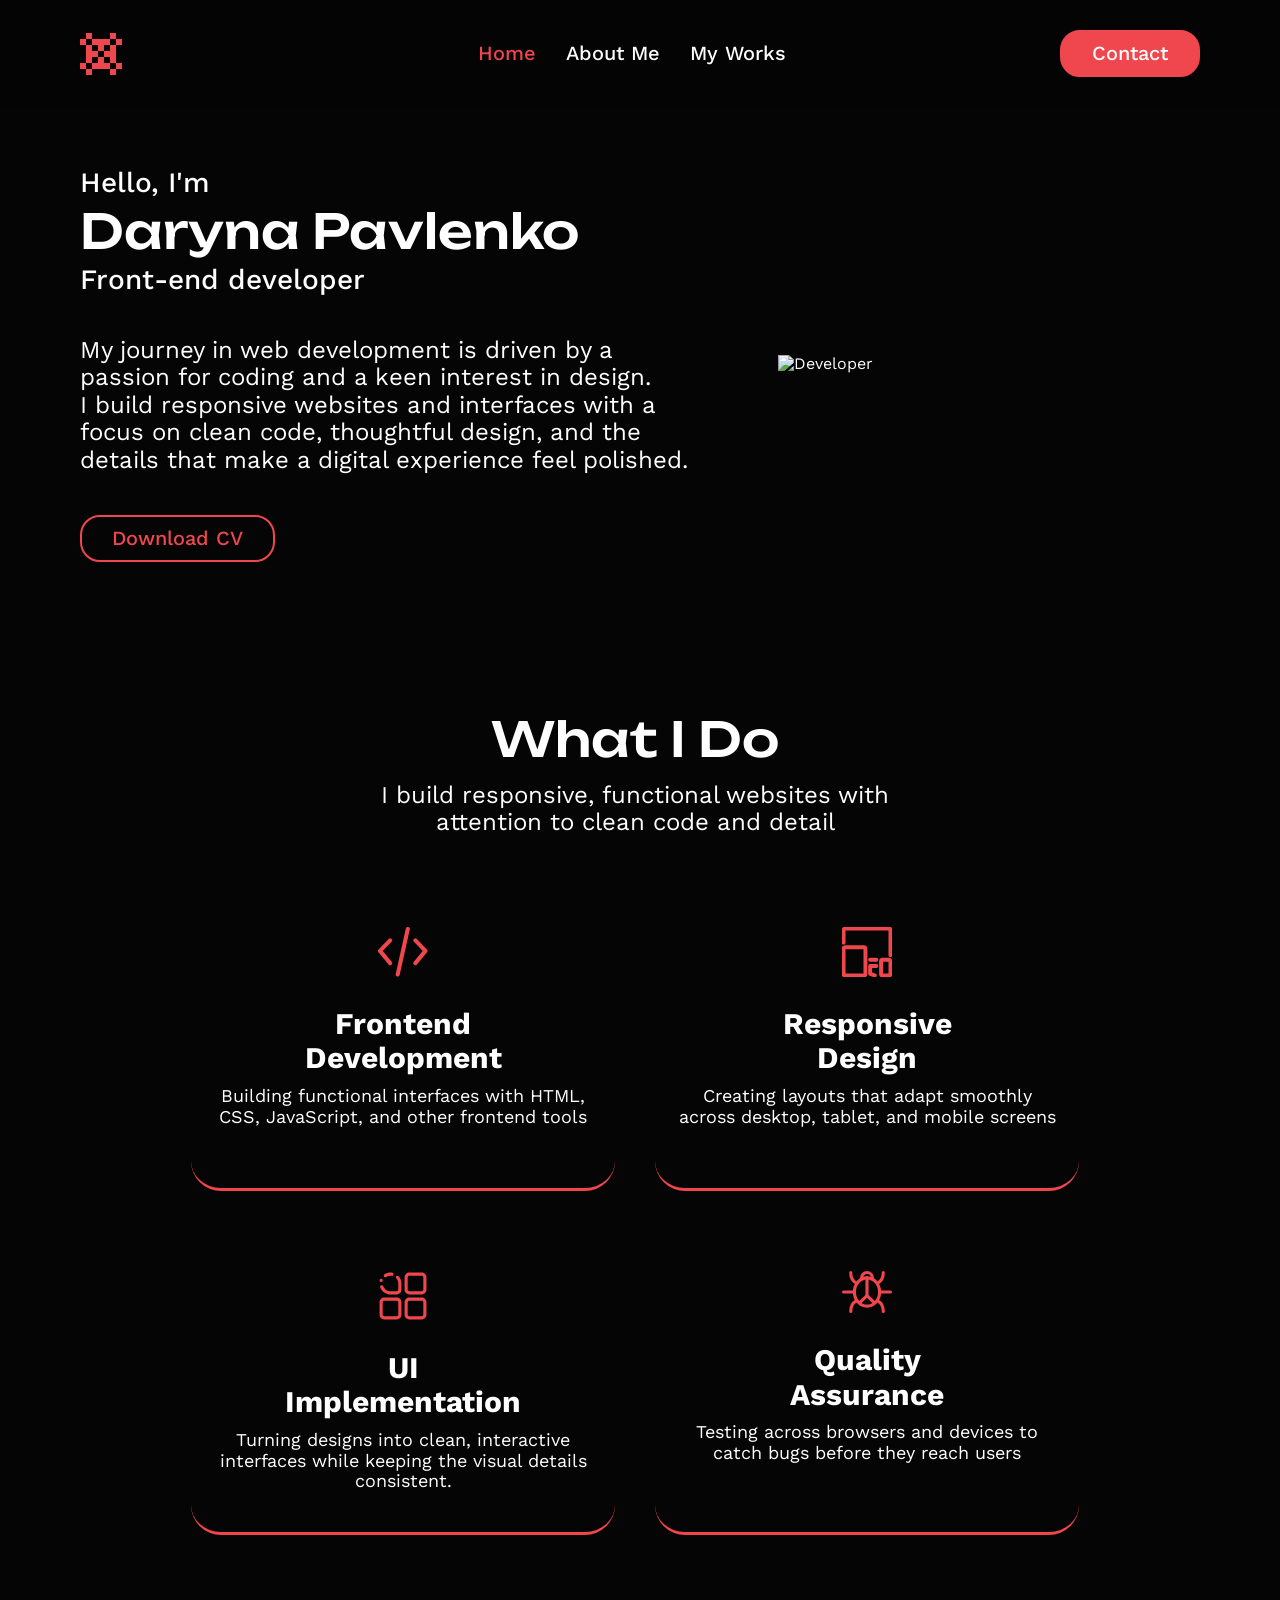
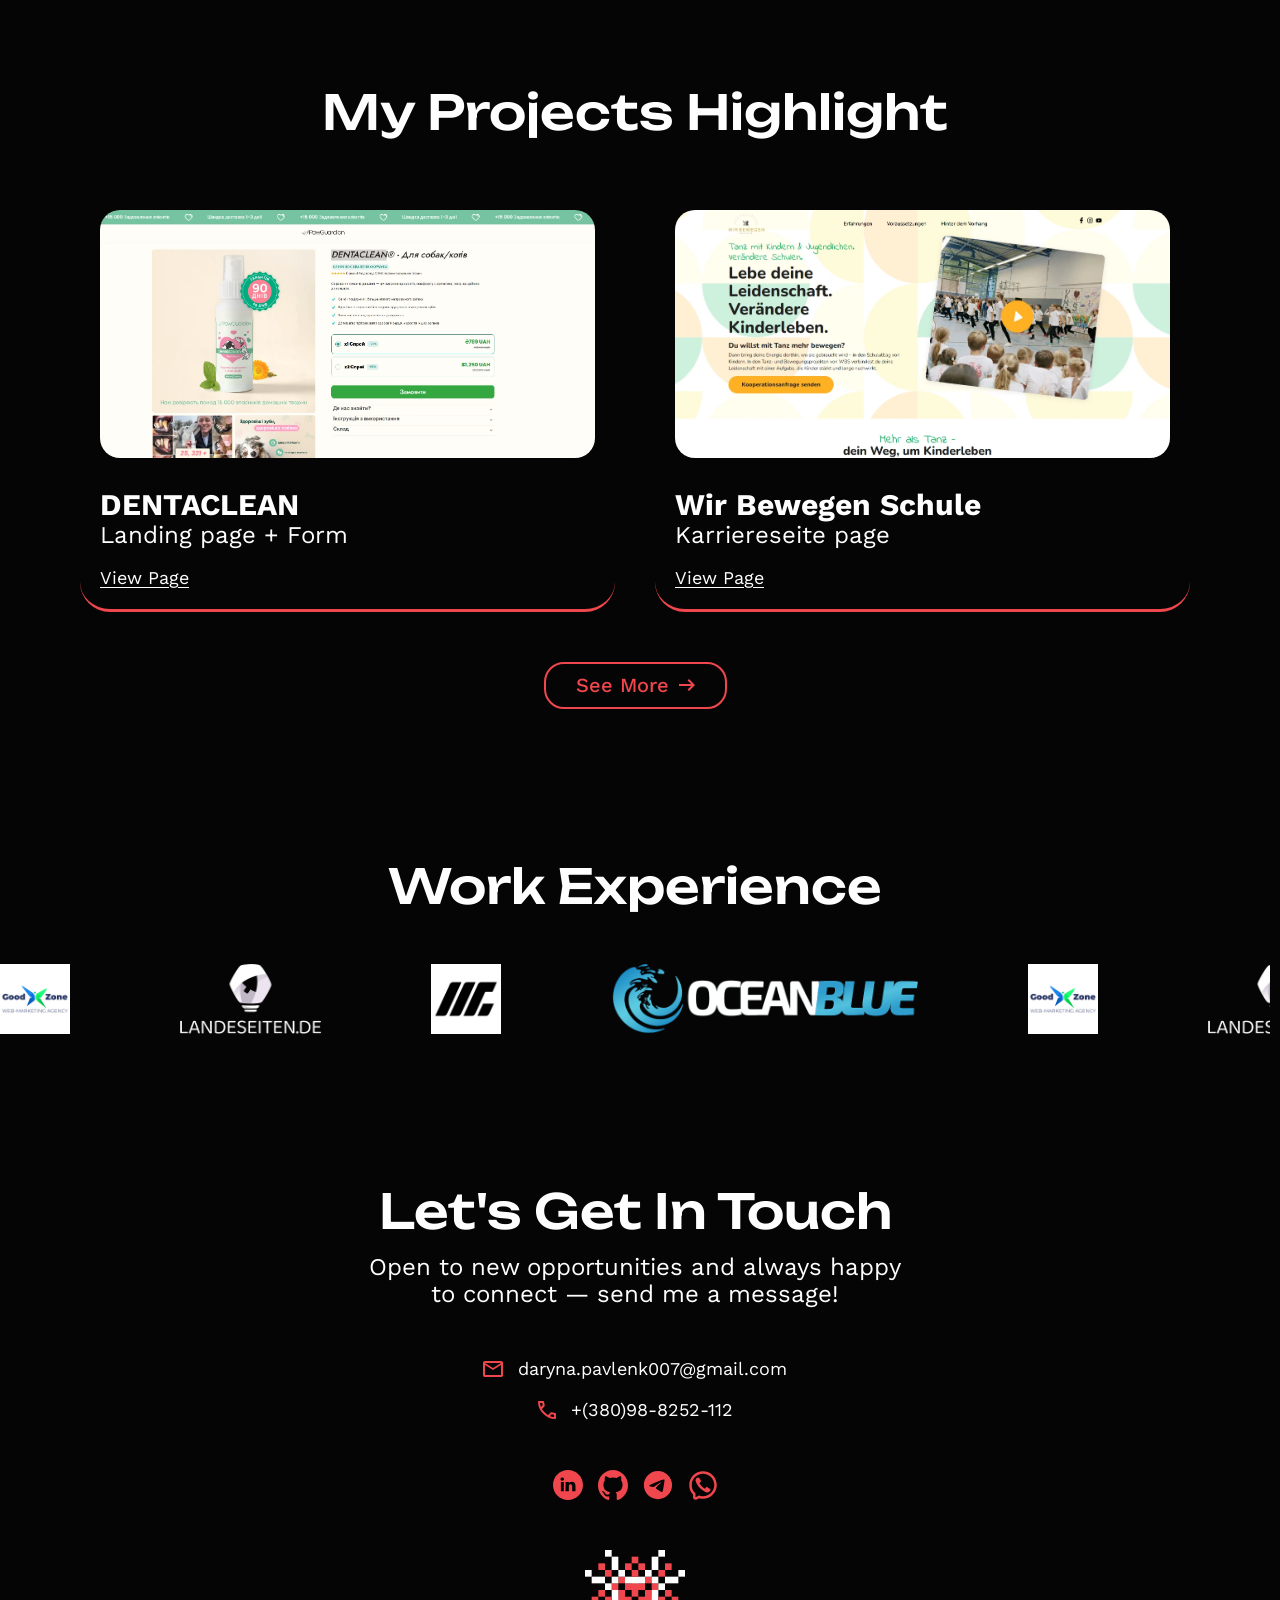
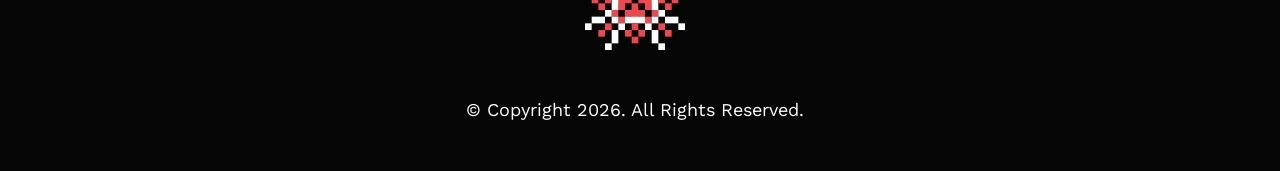
==== index.html @ 1a6aedf7 "Initial commit" ====
<!doctype html>
<html lang="en">
  <head>
    <meta charset="UTF-8" />
    <meta http-equiv="X-UA-Compatible" content="IE=edge" />
    <meta name="viewport" content="width=device-width, initial-scale=1.0" />
    <title>Portfolio</title>
    <link rel="icon" type="image/x-icon" href="img/icons/favicon.svg" />
    <link rel="preconnect" href="https://fonts.googleapis.com" />
    <link rel="preconnect" href="https://fonts.gstatic.com" crossorigin />
    <link
      href="https://fonts.googleapis.com/css2?family=Unbounded:wght@200..900&display=swap"
      rel="stylesheet"
    />
    <link
      href="https://fonts.googleapis.com/css2?family=Unbounded:wght@200..900&family=Work+Sans:ital,wght@0,100..900;1,100..900&display=swap"
      rel="stylesheet"
    />

    <!-- AOS library -->
    <link href="https://unpkg.com/aos@2.3.4/dist/aos.css" rel="stylesheet" />
    <script src="https://unpkg.com/aos@2.3.4/dist/aos.js"></script>

    <link rel="stylesheet" href="style.css" />
  </head>

  <body>
    <!-- HEADER -->
    <header class="header" id="siteHeader">
      <div class="container navbar">
        <a class="logo" href="/"><img src="img/icons/logo.svg" alt="Logo" /></a>
        <nav class="nav">
          <div
            class="nav-backdrop"
            id="headerBackdrop"
            onclick="navToggle()"
          ></div>
          <ul class="nav-list" id="headerUl">
            <li>
              <a class="nav-link _current" href="./" onclick="navToggle()">
                Home
              </a>
            </li>

            <li>
              <a class="nav-link" href="about-me/" onclick="navToggle()">
                About Me
              </a>
            </li>

            <li>
              <a class="nav-link" href="my-works/" onclick="navToggle()">
                My Works
              </a>
            </li>
          </ul>
          <button class="burger" id="headerBurger" onclick="navToggle()">
            <span class="burger-box">
              <span class="burger-line"></span>
              <span class="burger-line"></span>
              <span class="burger-line"></span>
            </span>
          </button>
        </nav>

        <div class="action-wrapper">
          <a class="btn-primary" href="#contact">Contact</a>
        </div>
      </div>
    </header>

    <!-- MAIN -->
    <main>
      <div class="intro" id="intro">
        <!-- PREVIEW SECTION -->
        <section class="container preview primary">
          <h1 class="preview-title">Websites Built With Care</h1>
          <a href="my-works/" class="btn-primary slide-anim">
            Explore Works
            <svg
              width="16"
              height="12"
              viewBox="0 0 16 12"
              fill="currentColor"
              xmlns="http://www.w3.org/2000/svg"
            >
              <path
                d="M10 12L8.6 10.55L12.15 7H0V5H12.15L8.6 1.45L10 0L16 6L10 12Z"
              />
            </svg>
          </a>
        </section>

        <!-- HERO SECTION -->
        <section class="container hero secondary">
          <div class="hero-info">
            <p class="txt-l">Hello, I'm</p>
            <h2 class="hero-title">Daryna Pavlenko</h2>
            <p class="txt-l">Front-end developer</p>
            <p class="txt-m hero-desc">
              My journey in web development is driven by a passion for coding
              and a keen interest in design. <br />
              I build responsive websites and interfaces with a focus on clean
              code, thoughtful design, and the details that make a digital
              experience feel polished.
            </p>
            <button class="btn-secondary" onclick="downloadCV()">
              Download CV
            </button>
          </div>

          <img src="img/developer.png" alt="Developer" class="hero-image" />
        </section>

        <!-- SERVICES SECTION -->
        <section class="container services" data-aos="fade-up" data-aos-delay="100">
          <h2>What I Do</h2>
          <p class="txt-m services-desc">
            I build responsive, functional websites with attention to clean code
            and detail
          </p>
          <div class="services-wrap">
            <div class="services-container">
              <img
                src="img/icons/development.svg"
                alt="Responsive Design"
                class="services-icon"
              />
              <div class="services-info">
                <h3 class="services-title">
                  Frontend <br />
                  Development
                </h3>
                <p class="txt-s">
                  Building functional interfaces with HTML, CSS, JavaScript, and
                  other frontend tools
                </p>
              </div>
            </div>

            <div class="services-container">
              <img
                src="img/icons/responsive.svg"
                alt="User Experience"
                class="services-icon"
              />
              <div class="services-info">
                <h3 class="services-title">
                  Responsive <br />
                  Design
                </h3>
                <p class="txt-s">
                  Creating layouts that adapt smoothly across desktop, tablet,
                  and mobile screens
                </p>
              </div>
            </div>

            <div class="services-container">
              <img
                src="img/icons/usability.svg"
                alt="Usability Testing"
                class="services-icon"
              />
              <div class="services-info">
                <h3 class="services-title">
                  UI <br />
                  Implementation
                </h3>
                <p class="txt-s">
                  Turning designs into clean, interactive interfaces while
                  keeping the visual details consistent.
                </p>
              </div>
            </div>

            <div class="services-container">
              <img
                src="img/icons/qa.svg"
                alt="Quality Assurance"
                class="services-icon"
              />
              <div class="services-info">
                <h3 class="services-title">
                  Quality <br />
                  Assurance
                </h3>
                <p class="txt-s">
                  Testing across browsers and devices to catch bugs before they
                  reach users
                </p>
              </div>
            </div>
          </div>
        </section>
        <!-- PROJECTS SECTION -->
        <section class="container projects" data-aos="fade-up">
          <h2>My Projects Highlight</h2>
          <div class="projects-wrap">
            <div class="projects-container">
              <a
                href="https://sub1.selecart.com.ua/dentaclean/"
                class="projects-image"
                target="_blank"
              >
                <img
                  src="img/websites/dentaclean.webp"
                  alt="Dentaclean Preview"
                />
              </a>
              <h3>DENTACLEAN</h3>
              <p class="txt-m">Landing page + Form</p>

              <a
                href="https://sub1.selecart.com.ua/dentaclean/"
                class="projects-link txt-s"
                target="_blank"
                >View Page</a
              >
            </div>

            <div class="projects-container">
              <a
                href="https://wirbewegen.schule/kooperation/"
                class="projects-image"
                target="_blank"
              >
                <img
                  src="img/websites/wirbewegen.webp"
                  alt="Wir Bewegen Schule Preview"
                />
              </a>
              <h3>Wir Bewegen Schule</h3>
              <p class="txt-m">Karriereseite page</p>

              <a
                href="https://wirbewegen.schule/kooperation/"
                class="projects-link txt-s"
                target="_blank"
                >View Page</a
              >
            </div>
          </div>

          <a href="my-works/" class="btn-secondary slide-anim">
            See More
            <svg
              width="16"
              height="12"
              viewBox="0 0 16 12"
              fill="currentColor"
              xmlns="http://www.w3.org/2000/svg"
            >
              <path
                d="M10 12L8.6 10.55L12.15 7H0V5H12.15L8.6 1.45L10 0L16 6L10 12Z"
              />
            </svg>
          </a>
        </section>
        <!-- EXPERIENCE SECTION -->
        <section class="experience" data-aos="fade-up" data-aos-delay="100">
          <h2>Work Experience</h2>
          <div class="experience-slider">
            <div class="experience-track" id="expTrack">
              <div class="experience-logos" id="expLogosOriginal">
                <img src="img/companies/goodzone.png" alt="Company 1" />
                <img src="img/companies/landseiten.png" alt="Company 2" />
                <img src="img/companies/mmg.png" alt="Company 3" />
                <img src="img/companies/oceanbluedigital.png" alt="Company 4" />
              </div>
            </div>
          </div>
        </section>
        <!-- CONTACT SECTION -->
        <section class="container contact" data-aos="fade-up" data-aos-delay="100">
          <h2 id="contact">Let's Get In Touch</h2>
          <p class="txt-m contact-desc">
            Open to new opportunities and always happy to connect — send me a
            message!
          </p>
          <div class="contact-container">
            <div class="contact-info">
              <img src="img/icons/email.svg" alt="Whatsapp" />
              <a
                href="mailto:daryna.pavlenk007@gmail.com"
                class="txt-s underscore-anim"
                >daryna.pavlenk007@gmail.com</a
              >
            </div>
            <div class="contact-info">
              <img src="img/icons/tel.svg" alt="Whatsapp" />
              <a href="tel:+380988252112" class="txt-s underscore-anim"
                >+(380)98-8252-112</a
              >
            </div>
          </div>
          <div class="contact-socials">
            <a
              href="https://www.linkedin.com/in/daryna-pavlenko/"
              target="_blank"
              ><img
                src="img/icons/linkedin.svg"
                alt="Linkedin"
                class="contact-icon"
            /></a>
            <a href="https://github.com/darp314" target="_blank">
              <img src="img/icons/github.svg" alt="Github" class="contact-icon"
            /></a>
            <a href="https://t.me/odrryl" target="_blank">
              <img
                src="img/icons/telegram.svg"
                alt="Telegram"
                class="contact-icon"
            /></a>
            <a href="https://wa.me/+380988252112" target="_blank">
              <img
                src="img/icons/whatsapp.svg"
                alt="Whatsapp"
                class="contact-icon"
            /></a>
          </div>
        </section>
      </div>
    </main>
    <!-- FOOTER -->
    <footer class="container footer">
      <a href="/">
        <img src="img/icons/logo-full.svg" alt="Logo" />
      </a>
      <p class="txt-s footer-copyright">
        &copy; Copyright <span id="copyright-year"></span>. All Rights Reserved.
      </p>
    </footer>
    <script src="https://code.jquery.com/jquery-3.6.0.min.js"></script>
    <script src="./js/index.bundle.js"></script>
    <script src="https://cdn.jsdelivr.net/npm/aos@2.3.4/dist/aos.js"></script>
    <script src="script.js"></script>
  </body>
</html>
---- style.css ----
html,
*,
*:before,
*:after {
  box-sizing: border-box; }

html {
  line-height: 1.15;
  -webkit-text-size-adjust: 100%; }

* {
  outline: 0;
  margin: 0;
  padding: 0;
  -webkit-tap-highlight-color: transparent; }

main {
  display: block; }

h1 {
  margin: 0; }

hr {
  box-sizing: content-box;
  height: 0;
  overflow: visible; }

pre {
  font-family: monospace, monospace;
  font-size: 1em; }

button,
input,
optgroup,
select,
textarea {
  font-family: inherit;
  font-size: 100%;
  line-height: 1.15;
  margin: 0;
  outline: none; }

button,
input {
  overflow: visible; }

button,
[type="button"],
[type="reset"],
[type="submit"] {
  -webkit-appearance: button; }

button::-moz-focus-inner,
[type="button"]::-moz-focus-inner,
[type="reset"]::-moz-focus-inner,
[type="submit"]::-moz-focus-inner {
  border-style: none;
  padding: 0; }

button {
  border: 0;
  outline: 0; }

textarea {
  overflow: auto; }

[type="checkbox"],
[type="radio"] {
  box-sizing: border-box;
  padding: 0; }

[type="number"]::-webkit-inner-spin-button,
[type="number"]::-webkit-outer-spin-button {
  height: auto; }

[type="search"] {
  -webkit-appearance: textfield;
  outline-offset: -2px; }

[type="search"]::-webkit-search-decoration {
  -webkit-appearance: none; }

::-webkit-file-upload-button {
  -webkit-appearance: button;
  font: inherit; }

[hidden] {
  display: none; }

img {
  max-width: 100%;
  display: inline-block;
  vertical-align: top;
  border-style: none; }

a {
  text-decoration: none; }
  a:hover {
    text-decoration: none; }

label {
  margin-bottom: 0; }

li {
  list-style: none; }

ul {
  margin: 0;
  padding: 0; }

body {
  margin: 0; }

:root {
  --font-family: "Work Sans", sans-serif;
  --second-family: "Unbounded", sans-serif;
  --transition: 0.3s all ease-in-out;
  --transition-header: transform 0.65s cubic-bezier(0.22, 1, 0.36, 1);
  --primary: #fefefe;
  --secondary: #050505;
  --accent: #EF474D;
  --black: #000; }

html,
body {
  height: 100%;
  font-size: 1px; }

body {
  font-family: var(--font-family);
  font-size: 16rem;
  background: var(--secondary);
  color: var(--primary); }

.container {
  display: flex;
  max-width: 1600rem;
  margin-inline: auto;
  padding: 0rem 80rem;
  align-items: center;
  position: relative;
  z-index: 2; }
  @media (max-width: 1200px) {
    .container {
      padding: 0rem 30rem; } }
  @media (max-width: 680px) {
    .container {
      padding: 0rem 20rem; } }

h1 {
  font-family: var(--second-family);
  font-weight: 500;
  font-size: 60rem;
  z-index: 2; }
  @media (max-width: 1200px) {
    h1 {
      font-size: 48rem; } }
  @media (max-width: 680px) {
    h1 {
      font-size: 30rem; } }

h2 {
  font-family: var(--second-family);
  font-weight: 500;
  font-size: 48rem;
  z-index: 2; }
  @media (max-width: 1200px) {
    h2 {
      font-size: 30rem; } }
  @media (max-width: 680px) {
    h2 {
      font-size: 24rem; } }

h3 {
  font-weight: 700;
  font-size: 30px;
  z-index: 2; }
  @media (max-width: 1200px) {
    h3 {
      font-size: 24rem; } }
  @media (max-width: 680px) {
    h3 {
      font-size: 20rem; } }

.txt-l {
  font-weight: 500;
  font-size: 28px;
  z-index: 2; }
  @media (max-width: 1200px) {
    .txt-l {
      font-size: 24rem; } }
  @media (max-width: 680px) {
    .txt-l {
      font-size: 20rem; } }

.txt-m {
  font-weight: 400;
  font-size: 24px;
  z-index: 2; }
  @media (max-width: 1200px) {
    .txt-m {
      font-size: 20rem; } }
  @media (max-width: 680px) {
    .txt-m {
      font-size: 18rem; } }

.txt-s {
  font-weight: 400;
  font-size: 18px;
  z-index: 2; }
  @media (max-width: 1200px) {
    .txt-s {
      font-size: 16rem; } }
  @media (max-width: 680px) {
    .txt-s {
      font-size: 14rem; } }

.btn-primary, .btn-secondary {
  display: flex;
  cursor: pointer;
  border: 0;
  outline: 0;
  align-items: center;
  padding: 10rem 30rem;
  border: 2rem solid var(--accent);
  background: var(--accent);
  border-radius: 20rem;
  color: var(--primary);
  font-weight: 500;
  font-size: 20rem;
  gap: 10rem;
  transition: var(--transition); }
  @media (max-width: 1200px) {
    .btn-primary, .btn-secondary {
      font-size: 18rem; } }
  @media (max-width: 680px) {
    .btn-primary, .btn-secondary {
      font-size: 16rem; } }

.btn-primary:hover, .btn-secondary:hover {
  background: none;
  color: var(--accent); }
  @media (max-width: 1200px) {
    .btn-primary:hover, .btn-secondary:hover {
      background: var(--accent);
      color: var(--primary); } }

.btn-secondary {
  background: none;
  color: var(--accent); }

.btn-secondary:hover {
  background: var(--accent);
  color: var(--primary); }
  @media (max-width: 1200px) {
    .btn-secondary:hover {
      background: none;
      color: var(--accent); } }

a {
  cursor: pointer;
  color: var(--primary);
  text-decoration: none; }

* {
  margin: 0;
  padding: 0;
  box-sizing: border-box; }

.logo {
  width: 42rem;
  margin-right: 82rem; }

.primary {
  box-sizing: border-box;
  min-height: 100vh;
  min-height: 100svh;
  padding-block: var(--header-h, 30px);
  display: flex;
  flex-direction: column;
  justify-content: center;
  align-items: flex-start; }

.secondary {
  box-sizing: border-box;
  align-items: center;
  padding-top: calc(var(--header-h, 30px) + clamp(30px, 10vh, 60px));
  padding-bottom: clamp(32px, 6vh, 64px); }

.intro.intro-active {
  display: grid;
  align-items: start;
  overflow: clip; }
  .intro.intro-active > .primary,
  .intro.intro-active > .secondary {
    grid-area: 1 / 1;
    width: 100%;
    will-change: opacity, transform; }
  .intro.intro-active > .secondary {
    opacity: 0;
    pointer-events: none; }
  .intro.intro-active > .primary.is-hidden {
    visibility: hidden; }
  .intro.intro-active.intro-done > .primary {
    display: none; }

html {
  scrollbar-gutter: stable; }

html.intro-locked {
  overflow: hidden;
  touch-action: none; }

.secondary-preview-desc {
  margin-top: 15rem;
  margin-bottom: 50rem;
  max-width: 60%; }
  @media (max-width: 1200px) {
    .secondary-preview-desc {
      max-width: 60%; } }
  @media (max-width: 680px) {
    .secondary-preview-desc {
      max-width: 80%; } }
  @media (max-width: 460px) {
    .secondary-preview-desc {
      max-width: 100%; } }

.to-top {
  background: none;
  cursor: pointer; }

*::-webkit-scrollbar {
  width: 10px;
  height: 10px;
  background-color: var(--secondary); }

* ::-webkit-scrollbar-thumb {
  border-radius: 5px;
  background-color: var(--accent); }

.header {
  position: fixed;
  top: 0;
  left: 0;
  width: 100%;
  transition: var(--transition-header);
  z-index: 1000;
  background: #050505ee;
  backdrop-filter: blur(30px);
  -webkit-backdrop-filter: blur(10px); }
  .header.hidden {
    transform: translateY(-100%); }
  @media (max-width: 1200px) {
    .header {
      transform: none !important;
      backdrop-filter: none;
      -webkit-backdrop-filter: none; } }

.navbar {
  justify-content: space-between;
  align-items: center;
  padding-top: 30rem;
  padding-bottom: 30rem; }

@media (max-width: 1200px) {
  .action-wrapper {
    display: none; } }

@media (max-width: 1200px) {
  .nav {
    margin-left: auto; } }
.nav-backdrop {
  background: rgba(0, 0, 0, 0.6);
  position: fixed;
  width: 100%;
  height: 100%;
  left: 0;
  top: 0;
  z-index: 999;
  display: none;
  opacity: 0;
  visibility: hidden;
  transition: opacity 0.35s ease, visibility 0.35s ease;
  cursor: pointer; }
  @media (max-width: 1200px) {
    .nav-backdrop {
      display: block; } }
  .nav-backdrop._active {
    opacity: 1;
    visibility: visible; }
.nav-list {
  display: flex;
  align-items: center;
  gap: 30rem;
  z-index: 1001;
  font-size: 20rem;
  font-weight: 500;
  transition: var(--transition); }
  @media (max-width: 1200px) {
    .nav-list {
      z-index: 1001;
      position: fixed;
      width: 240rem;
      height: 100%;
      flex-direction: column;
      left: 0;
      top: 0;
      background: var(--secondary);
      align-items: start;
      justify-content: center;
      padding: 40rem;
      gap: 20rem;
      font-size: 20rem;
      transform: translateX(-105%);
      box-shadow: 12rem 0 40rem rgba(0, 0, 0, 0.35);
      transition: transform 0.35s cubic-bezier(0.4, 0, 0.2, 1); } }
  @media (max-width: 680px) {
    .nav-list {
      width: 60%;
      font-size: 16rem; } }
  .nav-list._active {
    transform: translateX(0); }
.nav-link:hover {
  color: var(--accent); }
.nav-link {
  transition: var(--transition); }
  .nav-link._current {
    color: var(--accent); }

.burger {
  display: none;
  position: relative;
  width: 30rem;
  height: 30rem;
  cursor: pointer;
  z-index: 1001;
  background: none;
  border: 0;
  padding: 0; }
  @media (max-width: 1200px) {
    .burger {
      display: inline-flex;
      align-items: center;
      justify-content: center; } }
  .burger-box {
    position: relative;
    width: 30rem;
    height: 20rem; }
  .burger-line {
    position: absolute;
    left: 0;
    width: 100%;
    height: 2rem;
    border-radius: 2rem;
    background: var(--primary);
    transition: transform 0.35s cubic-bezier(0.4, 0, 0.2, 1), opacity 0.25s ease, top 0.35s cubic-bezier(0.4, 0, 0.2, 1); }
    .burger-line:nth-child(1) {
      top: 0; }
    .burger-line:nth-child(2) {
      top: 8rem; }
    .burger-line:nth-child(3) {
      top: 16rem; }
  .burger._active .burger-line:nth-child(1) {
    top: 8rem;
    transform: rotate(45deg); }
  .burger._active .burger-line:nth-child(2) {
    opacity: 0; }
  .burger._active .burger-line:nth-child(3) {
    top: 8rem;
    transform: rotate(-45deg); }

.footer {
  display: flex;
  flex-direction: column;
  align-items: center;
  padding-bottom: 50rem; }
  .footer-copyright {
    margin-top: 50rem;
    text-align: center; }
  .footer img {
    max-width: 100rem; }

.slide-anim:hover {
  transform: translateX(30px); }

.underscore-anim {
  position: relative;
  display: inline-block;
  cursor: pointer; }
  .underscore-anim::after {
    content: "";
    position: absolute;
    left: 0;
    bottom: -4px;
    width: 100%;
    height: 2px;
    background: var(--primary);
    transform: scaleX(0);
    transform-origin: left;
    transition: transform 0.4s ease; }
  .underscore-anim:hover::after {
    transform: scaleX(1); }

@keyframes workExperienceScroll {
  from {
    transform: translate3d(0, 0, 0); }
  to {
    transform: translate3d(calc(-1 * var(--marquee-distance)), 0, 0); } }
.preview {
  margin-top: 30rem;
  min-height: 100vh;
  display: flex;
  justify-content: center;
  align-items: center;
  flex-direction: column;
  gap: 70rem;
  z-index: 5; }
  .preview-title {
    font-weight: 500;
    max-width: 655rem;
    text-align: center; }

.hero {
  display: flex;
  justify-content: space-between;
  align-items: center;
  padding-bottom: 150rem;
  gap: 80rem; }
  .hero-info {
    flex: 3 1 0;
    min-width: 0;
    z-index: 5; }
  .hero-info > * {
    max-width: 700rem; }
  .hero-title {
    margin-top: 5rem;
    margin-bottom: 5rem;
    z-index: 5; }
  .hero-desc {
    margin: 40rem 0rem; }
  .hero-image {
    display: block;
    flex: 2 1 0;
    min-width: 0;
    width: 100%;
    height: auto;
    object-fit: contain; }
  @media (max-width: 1200px) {
    .hero {
      gap: 40rem;
      padding-bottom: 100rem; }
      .hero-info > * {
        max-width: 550rem; } }
  @media (max-width: 680px) {
    .hero {
      flex-direction: column-reverse;
      gap: 40rem;
      padding-bottom: 80rem; }
      .hero-info {
        flex: 0 0 auto;
        width: 100%;
        text-align: center; }
      .hero-image {
        flex: 0 0 auto;
        width: 100%;
        max-width: 200rem; }
      .hero-info {
        flex: 0 0 auto;
        width: 80%;
        text-align: center;
        display: flex;
        flex-direction: column;
        align-items: center; }
      .hero-desc {
        max-width: 90%;
        margin-inline: auto;
        text-align: center; } }
  @media (max-width: 460px) {
    .hero-info {
      width: 100%; } }

.services {
  display: flex;
  align-items: center;
  flex-direction: column;
  padding-bottom: 150rem;
  text-align: center; }
  .services-desc {
    margin-top: 15rem;
    margin-bottom: 50rem;
    max-width: 540rem;
    text-align: center; }
  .services-wrap {
    display: grid;
    grid-template-columns: repeat(4, minmax(0, 1fr));
    grid-auto-rows: 1fr;
    gap: 30rem;
    width: 100%; }
  .services-container {
    position: relative;
    display: flex;
    flex-direction: column;
    align-items: center;
    background: var(--secondary);
    border-bottom: 3px solid var(--accent);
    border-radius: 30px;
    padding: 40rem 20rem;
    box-sizing: border-box;
    overflow: hidden; }
    .services-container::before {
      content: "";
      position: absolute;
      inset: 0;
      background: radial-gradient(100% 100% at 50% 0%, rgba(5, 5, 5, 0) 56.73%, var(--accent) 100%);
      opacity: 0;
      transition: opacity 0.5s ease-in-out;
      pointer-events: none; }
    @media (min-width: 1200px) {
      .services-container:hover::before {
        opacity: 1; }
      .services-container:hover .services-icon {
        filter: brightness(0) invert(1); } }
  .services-icon {
    transition: 0.5s all ease-in-out;
    width: 50rem;
    margin-bottom: 30rem; }
  .services-title {
    text-align: center; }
  .services-info {
    display: flex;
    flex-direction: column;
    text-align: center;
    gap: 10rem;
    z-index: 5; }
  @media (max-width: 1360px) {
    .services-wrap {
      grid-template-columns: repeat(2, minmax(0, 1fr));
      width: 80%;
      gap: 40rem; } }
  @media (max-width: 1200px) {
    .services {
      padding-bottom: 100rem; }
      .services-wrap {
        width: 100%; }
      .services-info {
        max-width: 80%; } }
  @media (max-width: 680px) {
    .services {
      padding-bottom: 80rem; }
      .services-wrap {
        gap: 20rem; }
      .services-icon {
        width: 40rem; }
      .services-info {
        max-width: 100%; } }
  @media (max-width: 460px) {
    .services-wrap {
      grid-template-columns: repeat(1, minmax(0, 1fr)); }
    .services-container {
      flex-direction: row;
      gap: 20rem; }
    .services-desc {
      margin-bottom: 20rem; }
    .services-icon {
      margin-bottom: 0rem; }
    .services-title {
      text-align: left; }
    .services-info {
      text-align: left; } }

.projects {
  display: flex;
  align-items: center;
  flex-direction: column;
  padding-bottom: 150rem;
  text-align: center; }
  .projects-wrap {
    display: grid;
    grid-template-columns: repeat(auto-fit, minmax(min(100%, 240px), 1fr));
    gap: 80rem;
    width: 100%;
    align-items: stretch;
    margin: 50rem 0rem; }
  .projects-container {
    position: relative;
    z-index: 0;
    display: flex;
    flex-direction: column;
    box-sizing: border-box;
    min-width: 0;
    width: 100%;
    height: 100%;
    border-radius: 30px;
    border-bottom: 3px solid var(--accent);
    padding: 20rem;
    overflow: hidden;
    background: var(--secondary);
    text-align: start; }
  .projects-image {
    position: relative;
    display: block;
    width: 100%;
    aspect-ratio: 2 / 1;
    overflow: hidden;
    border-radius: 20px;
    margin-bottom: 30rem; }
    .projects-image img {
      display: block;
      width: 100%;
      height: 100%;
      object-fit: cover;
      object-position: top center;
      transform: scale(1);
      transition: var(--transition); }
      .projects-image img:hover {
        transform: scale(1.1); }
  .projects-stack {
    letter-spacing: 0.01em; }
  .projects-link {
    margin-top: auto;
    padding-top: 18rem;
    text-decoration: underline;
    text-underline-offset: 3px;
    transition: color 0.2s ease; }
    .projects-link:hover {
      color: var(--accent); }
  @media (max-width: 1360px) {
    .projects-wrap {
      gap: 40rem; } }
  @media (max-width: 1200px) {
    .projects {
      padding-bottom: 100rem; } }
  @media (max-width: 680px) {
    .projects {
      padding-bottom: 80rem; }
      .projects-wrap {
        margin-top: 20rem; } }

.experience {
  width: 100%;
  overflow: hidden;
  display: flex;
  flex-direction: column;
  align-items: center;
  text-align: center; }
  .experience-slider {
    width: 100%;
    overflow: hidden;
    margin-top: 50rem; }
  .experience-track {
    display: flex;
    width: max-content;
    animation: workExperienceScroll var(--marquee-duration) linear infinite;
    will-change: transform;
    transform: translate3d(0, 0, 0); }
  .experience-logos {
    display: flex;
    align-items: center;
    flex-shrink: 0;
    gap: 110px;
    padding-right: 110px; }
  .experience-logos img {
    display: block;
    width: auto;
    height: 70px;
    object-fit: contain;
    flex-shrink: 0; }

.contact {
  display: flex;
  align-items: center;
  flex-direction: column;
  text-align: center;
  padding-top: 150rem;
  padding-bottom: 50rem; }
  .contact-desc {
    margin-top: 15rem;
    max-width: 550rem;
    margin-bottom: 50rem; }
  .contact-container {
    display: flex;
    flex-direction: column;
    align-items: center;
    gap: 20rem;
    margin-bottom: 50rem; }
  .contact-info {
    display: flex;
    align-items: center;
    gap: 15rem; }
  .contact-socials {
    display: flex;
    align-items: center;
    gap: 15rem; }
  .contact-icon {
    width: 30px;
    height: 30px;
    transition: var(--transition); }
    .contact-icon:hover {
      transform: scale(1.25); }
  @media (max-width: 1200px) {
    .contact {
      padding-top: 100rem; } }
  @media (max-width: 680px) {
    .contact {
      padding-top: 80rem; } }

.hero-var2 {
  display: flex;
  justify-content: space-between;
  align-items: center;
  padding-bottom: 150rem;
  gap: 80rem; }
  .hero-var2-desc {
    margin-top: 15rem; }
  @media (max-width: 1200px) {
    .hero-var2 {
      gap: 40rem;
      padding-bottom: 100rem; }
      .hero-var2-info > * {
        max-width: 550rem; } }
  @media (max-width: 680px) {
    .hero-var2 {
      flex-direction: column;
      gap: 40rem;
      padding-bottom: 80rem; } }

.skills {
  display: flex;
  align-items: center;
  flex-direction: column; }
  .skills-desc {
    margin-top: 15rem;
    margin-bottom: 50rem;
    max-width: 700rem;
    text-align: center; }
  .skills-wrap {
    display: grid;
    grid-template-columns: repeat(4, minmax(0, 1fr));
    grid-auto-rows: 1fr;
    gap: 40rem;
    padding: 0;
    list-style: none;
    align-items: end;
    justify-content: center;
    width: 100%;
    max-width: 600rem; }
    .skills-wrap > *:last-child:nth-child(4n + 1) {
      grid-column: 1 / -1;
      justify-self: center; }
  .skills-container {
    display: flex;
    flex-direction: column;
    align-items: center;
    gap: 20rem; }
  @media (max-width: 1200px) {
    .skills-desc {
      max-width: 500rem; } }
  @media (max-width: 680px) {
    .skills-wrap {
      gap: 20rem;
      max-width: 460rem; }
    .skills-img {
      max-width: 40rem; } }
  @media (max-width: 460px) {
    .skills-img {
      max-width: 30rem; }
    .skills-wrap {
      grid-template-columns: repeat(3, minmax(0, 1fr));
      max-width: 340rem; }
      .skills-wrap > *:last-child:nth-child(4n + 1) {
        grid-column: auto;
        justify-self: stretch; }
      .skills-wrap > *:last-child:nth-child(3n + 1) {
        grid-column: 1 / -1;
        justify-self: center; } }

.portfolio {
  display: flex;
  flex-direction: column;
  align-items: center;
  gap: 50rem;
  width: 100%; }
  .portfolio-grid {
    display: grid;
    grid-template-columns: repeat(3, minmax(0, 1fr));
    gap: 40rem;
    width: 100%; }
    @media (max-width: 1200px) {
      .portfolio-grid {
        grid-template-columns: repeat(2, minmax(0, 1fr)); } }
    @media (max-width: 680px) {
      .portfolio-grid {
        gap: 20rem;
        grid-template-columns: 1fr;
        max-width: 400rem; } }
  .portfolio-container {
    position: relative;
    z-index: 0;
    display: flex;
    flex-direction: column;
    align-items: center;
    text-align: center;
    min-width: 0;
    box-sizing: border-box;
    border-radius: 30px;
    border-bottom: 3px solid var(--accent);
    padding: 20rem;
    overflow: hidden;
    background: var(--secondary);
    height: 100%; }
    .portfolio-container.is-animating {
      opacity: 0;
      transform: translateY(20rem);
      transition: opacity 0.45s ease, transform 0.45s ease; }
    .portfolio-container.is-visible {
      opacity: 1;
      transform: translateY(0); }
  .portfolio-image {
    position: relative;
    width: 100%;
    aspect-ratio: 2 / 1;
    overflow: hidden;
    border-radius: 20px;
    margin-bottom: 30rem; }
    .portfolio-image img {
      position: absolute;
      top: 0;
      left: 0;
      display: block;
      width: 100%;
      height: auto;
      transform: scale(1);
      transform-origin: top center;
      transition: var(--transition); }
  .portfolio img:hover {
    transform: scale(1.1); }
  .portfolio-info {
    display: flex;
    flex-direction: column;
    gap: 18rem;
    align-items: center;
    margin-top: auto; }
  .portfolio-stack {
    letter-spacing: 0.01em; }
  .portfolio-link {
    text-decoration: underline;
    text-underline-offset: 3px;
    transition: color 0.2s ease; }
    .portfolio-link:hover {
      color: var(--accent); }
  .portfolio-loadmore {
    display: none; }

/*# sourceMappingURL=style.css.map */
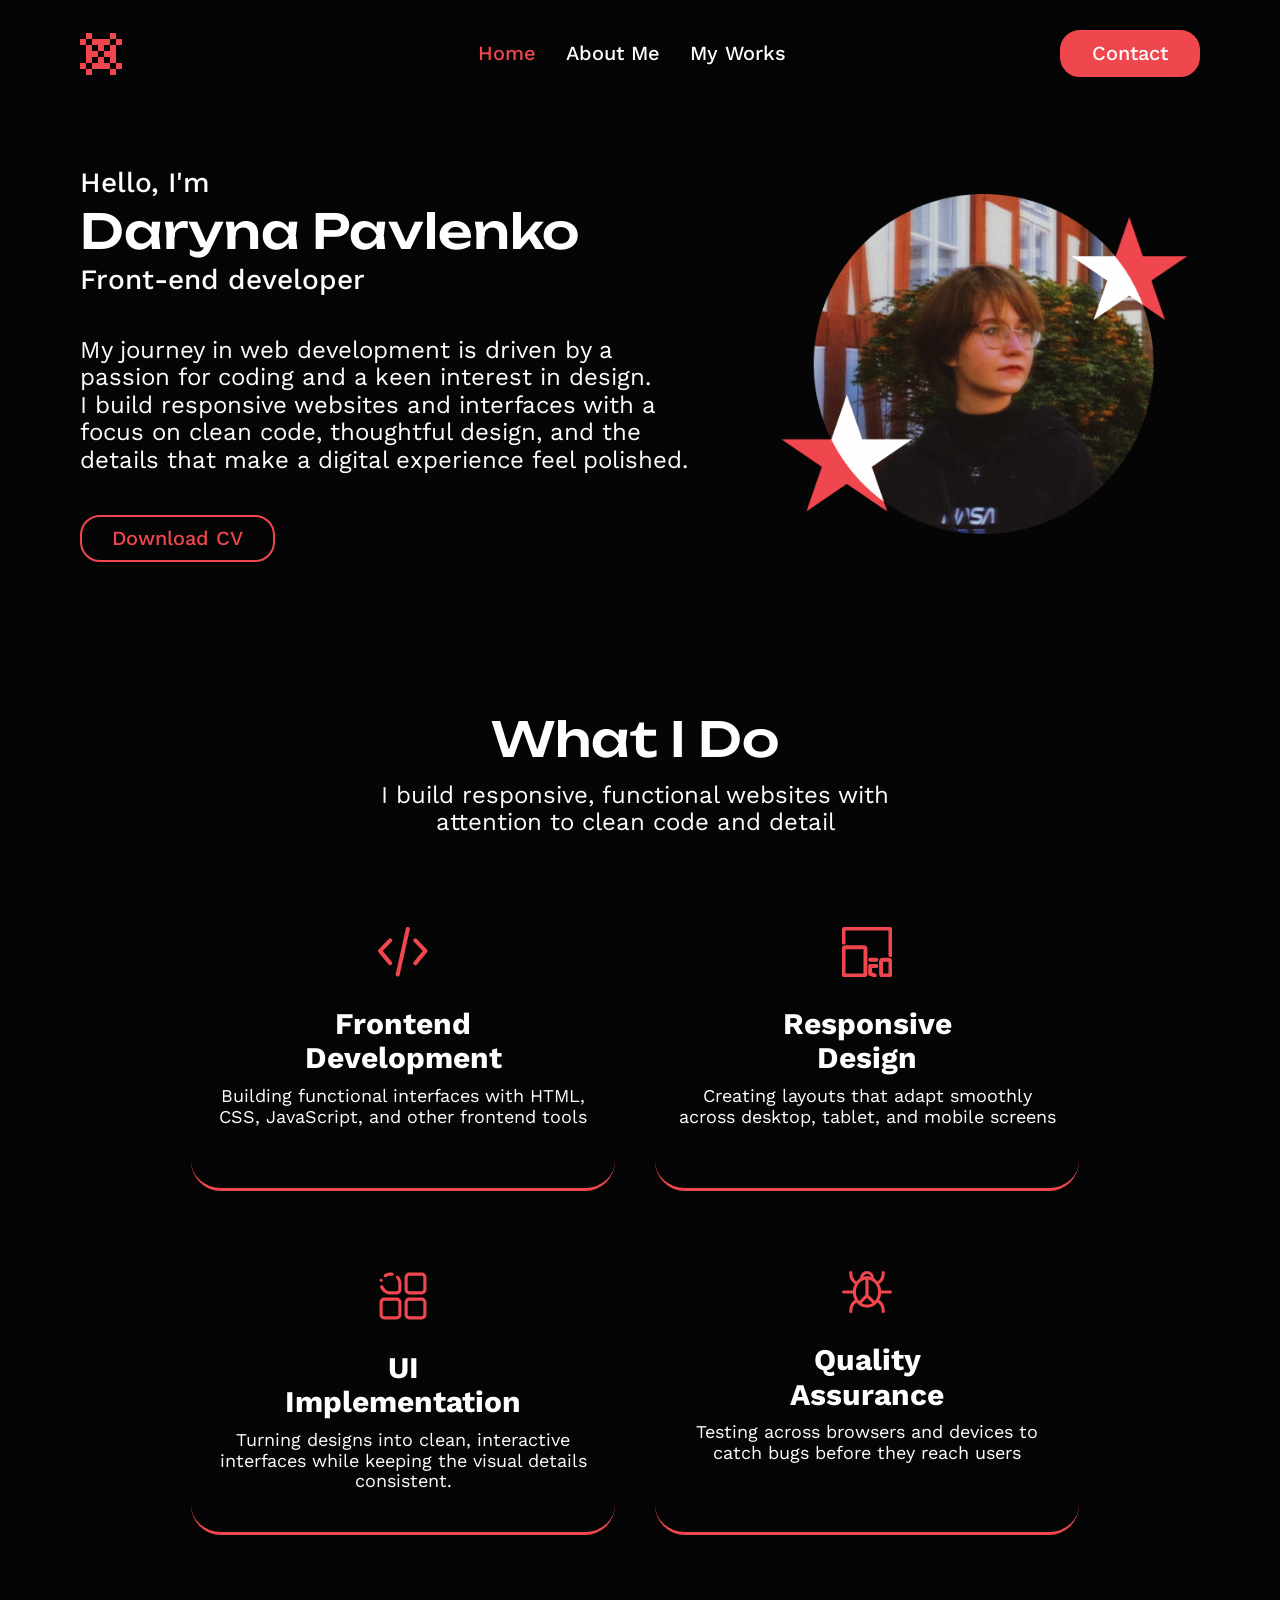
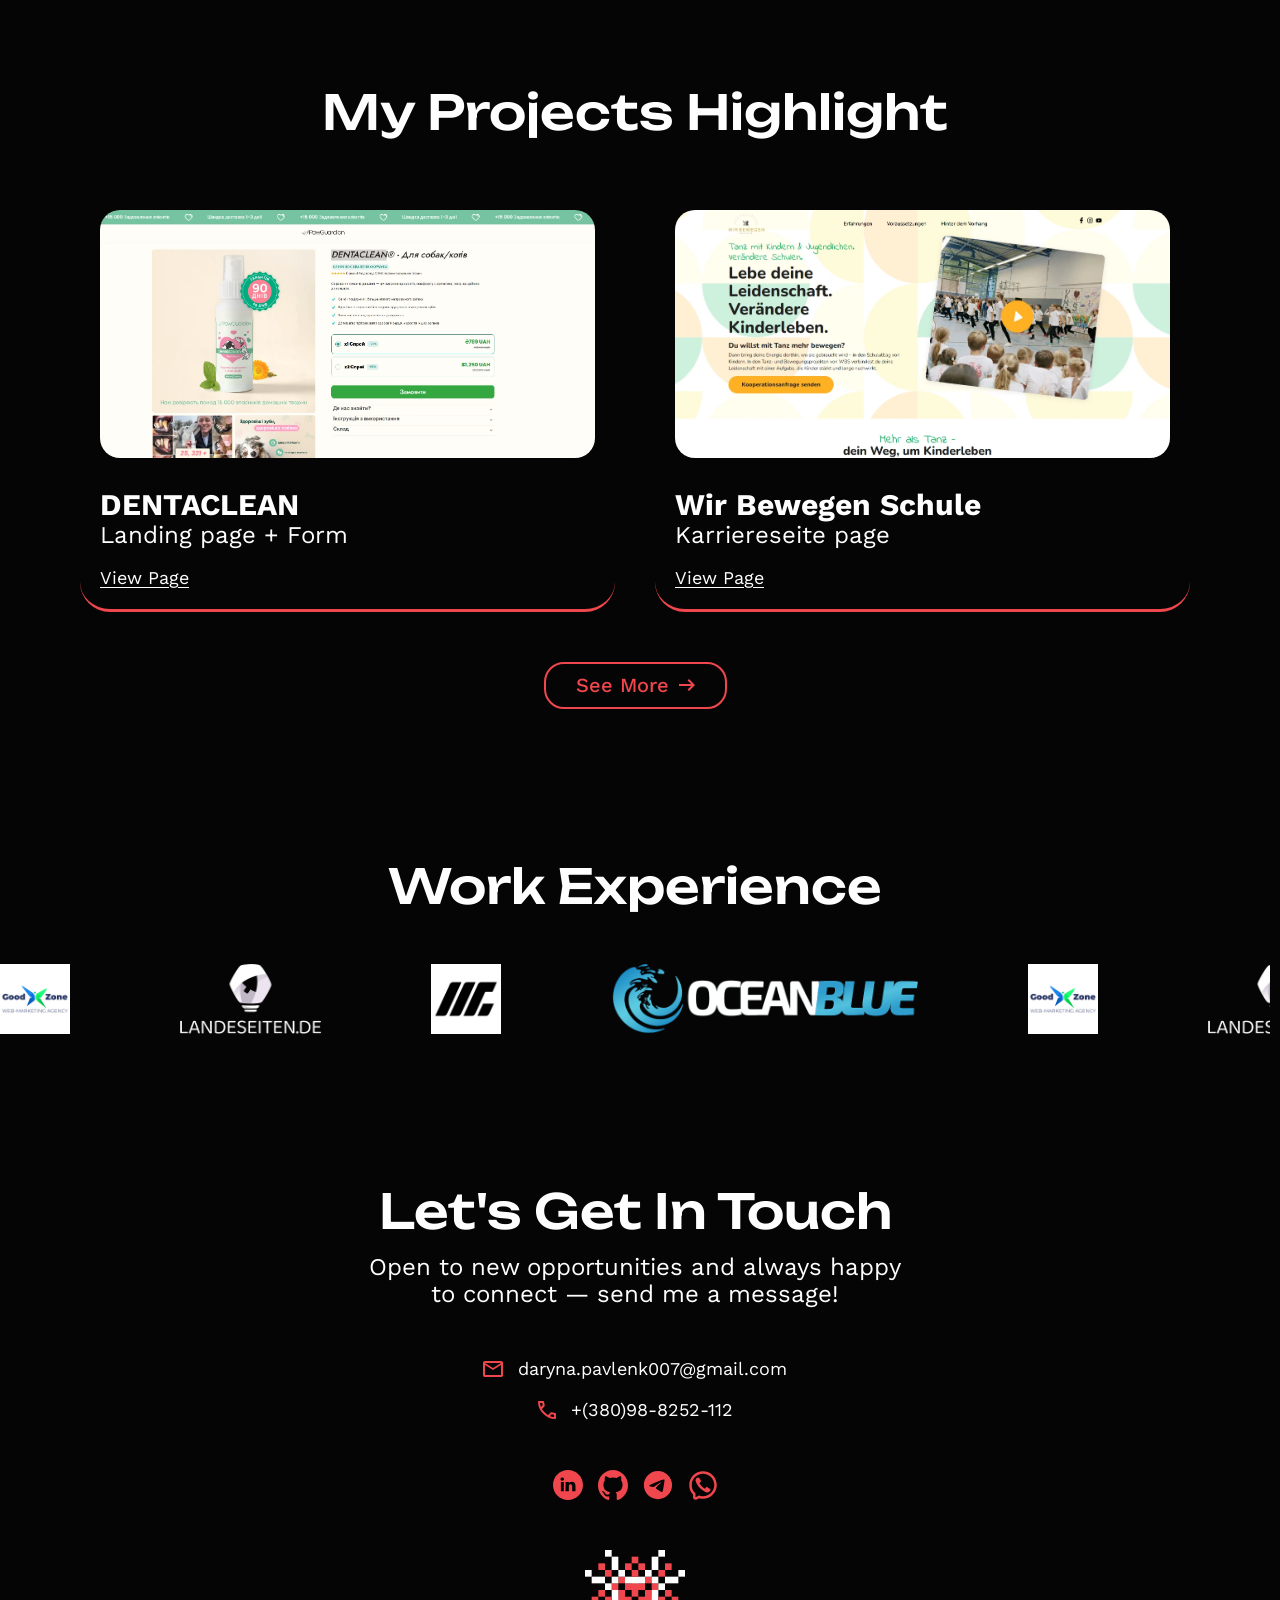
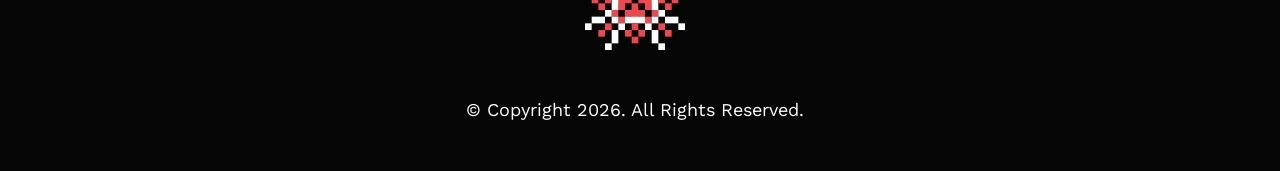
==== commit 89b6b845: "Update website" ====
--- a/index.html
+++ b/index.html
@@ -109,7 +109,7 @@
             </button>
           </div>
 
-          <img src="img/developer.png" alt="Developer" class="hero-image" />
+          <img src="img/Developer.png" alt="Developer" class="hero-image" />
         </section>
 
         <!-- SERVICES SECTION -->
